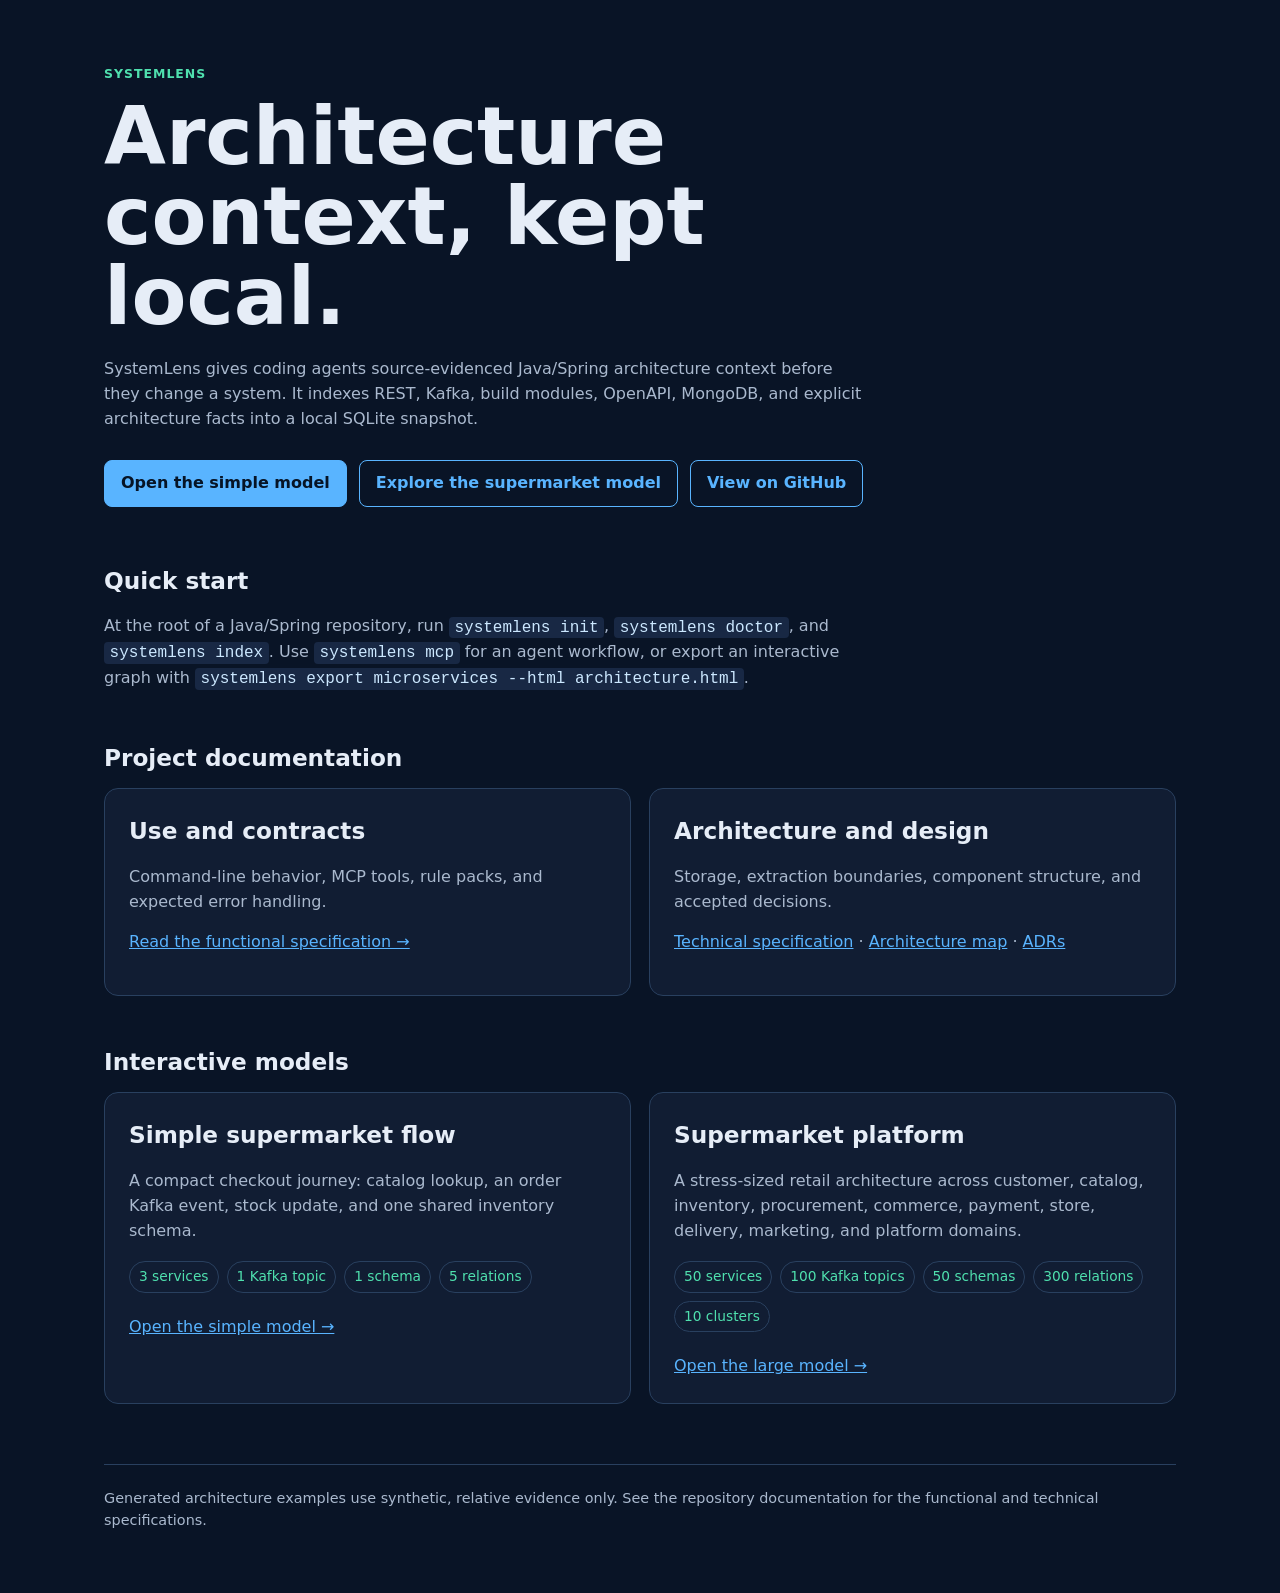
==== docs/index.html @ e4e7ab2e "docs: add static documentation site examples" ====
<!doctype html>
<html lang="en">
<head>
  <meta charset="utf-8">
  <meta name="viewport" content="width=device-width, initial-scale=1">
  <meta name="description" content="SystemLens documentation and interactive architecture examples.">
  <title>SystemLens — Architecture context for coding agents</title>
  <style>
    :root { color-scheme: dark; --ink: #e6edf7; --muted: #aab9ce; --surface: #111d33; --line: #29405f; --accent: #59b4ff; --mint: #4fe0ae; }
    * { box-sizing: border-box; }
    body { margin: 0; font: 16px/1.55 Inter, ui-sans-serif, system-ui, sans-serif; color: var(--ink); background: #091426; }
    main { max-width: 1120px; margin: auto; padding: 64px 24px; }
    .eyebrow { color: var(--mint); font-weight: 700; letter-spacing: .08em; text-transform: uppercase; font-size: .78rem; }
    h1 { font-size: clamp(2.5rem, 7vw, 5rem); line-height: 1; max-width: 800px; margin: 14px 0 20px; }
    h2 { margin: 0 0 12px; font-size: 1.45rem; }
    p { color: var(--muted); max-width: 760px; }
    a { color: var(--accent); }
    .actions { display: flex; flex-wrap: wrap; gap: 12px; margin: 28px 0 56px; }
    .button { display: inline-block; padding: 10px 16px; border: 1px solid var(--accent); border-radius: 8px; text-decoration: none; font-weight: 700; }
    .button.primary { color: #061426; background: var(--accent); }
    .cards { display: grid; grid-template-columns: repeat(auto-fit, minmax(260px, 1fr)); gap: 18px; }
    .card { padding: 24px; background: var(--surface); border: 1px solid var(--line); border-radius: 14px; }
    .facts { display: flex; flex-wrap: wrap; gap: 8px; margin: 18px 0 22px; }
    .facts span { padding: 4px 9px; border: 1px solid var(--line); border-radius: 999px; color: var(--mint); font-size: .86rem; }
    code { padding: .12em .35em; border-radius: 4px; background: #182844; color: #cce8ff; }
    footer { margin-top: 60px; padding-top: 22px; border-top: 1px solid var(--line); color: var(--muted); font-size: .9rem; }
  </style>
</head>
<body>
  <main>
    <div class="eyebrow">SystemLens</div>
    <h1>Architecture context, kept local.</h1>
    <p>SystemLens gives coding agents source-evidenced Java/Spring architecture context before they change a system. It indexes REST, Kafka, build modules, OpenAPI, MongoDB, and explicit architecture facts into a local SQLite snapshot.</p>
    <div class="actions">
      <a class="button primary" href="models/simple-supermarket.html">Open the simple model</a>
      <a class="button" href="models/supermarket.html">Explore the supermarket model</a>
      <a class="button" href="https://github.com/elkouhen/systemlens">View on GitHub</a>
    </div>

    <section aria-labelledby="quickstart">
      <h2 id="quickstart">Quick start</h2>
      <p>At the root of a Java/Spring repository, run <code>systemlens init</code>, <code>systemlens doctor</code>, and <code>systemlens index</code>. Use <code>systemlens mcp</code> for an agent workflow, or export an interactive graph with <code>systemlens export microservices --html architecture.html</code>.</p>
    </section>

    <section aria-labelledby="documentation" style="margin-top: 48px">
      <h2 id="documentation">Project documentation</h2>
      <div class="cards">
        <article class="card">
          <h2>Use and contracts</h2>
          <p>Command-line behavior, MCP tools, rule packs, and expected error handling.</p>
          <a href="https://github.com/elkouhen/systemlens/blob/main/docs/SPEC-FONC.md">Read the functional specification →</a>
        </article>
        <article class="card">
          <h2>Architecture and design</h2>
          <p>Storage, extraction boundaries, component structure, and accepted decisions.</p>
          <p><a href="https://github.com/elkouhen/systemlens/blob/main/docs/SPEC-TECH.md">Technical specification</a> · <a href="https://github.com/elkouhen/systemlens/blob/main/docs/ARCHITECTURE.md">Architecture map</a> · <a href="https://github.com/elkouhen/systemlens/blob/main/docs/ADR.md">ADRs</a></p>
        </article>
      </div>
    </section>

    <section aria-labelledby="examples" style="margin-top: 48px">
      <h2 id="examples">Interactive models</h2>
      <div class="cards">
        <article class="card">
          <h2>Simple supermarket flow</h2>
          <p>A compact checkout journey: catalog lookup, an order Kafka event, stock update, and one shared inventory schema.</p>
          <div class="facts"><span>3 services</span><span>1 Kafka topic</span><span>1 schema</span><span>5 relations</span></div>
          <a href="models/simple-supermarket.html">Open the simple model →</a>
        </article>
        <article class="card">
          <h2>Supermarket platform</h2>
          <p>A stress-sized retail architecture across customer, catalog, inventory, procurement, commerce, payment, store, delivery, marketing, and platform domains.</p>
          <div class="facts"><span>50 services</span><span>100 Kafka topics</span><span>50 schemas</span><span>300 relations</span><span>10 clusters</span></div>
          <a href="models/supermarket.html">Open the large model →</a>
        </article>
      </div>
    </section>

    <footer>Generated architecture examples use synthetic, relative evidence only. See the repository documentation for the functional and technical specifications.</footer>
  </main>
</body>
</html>
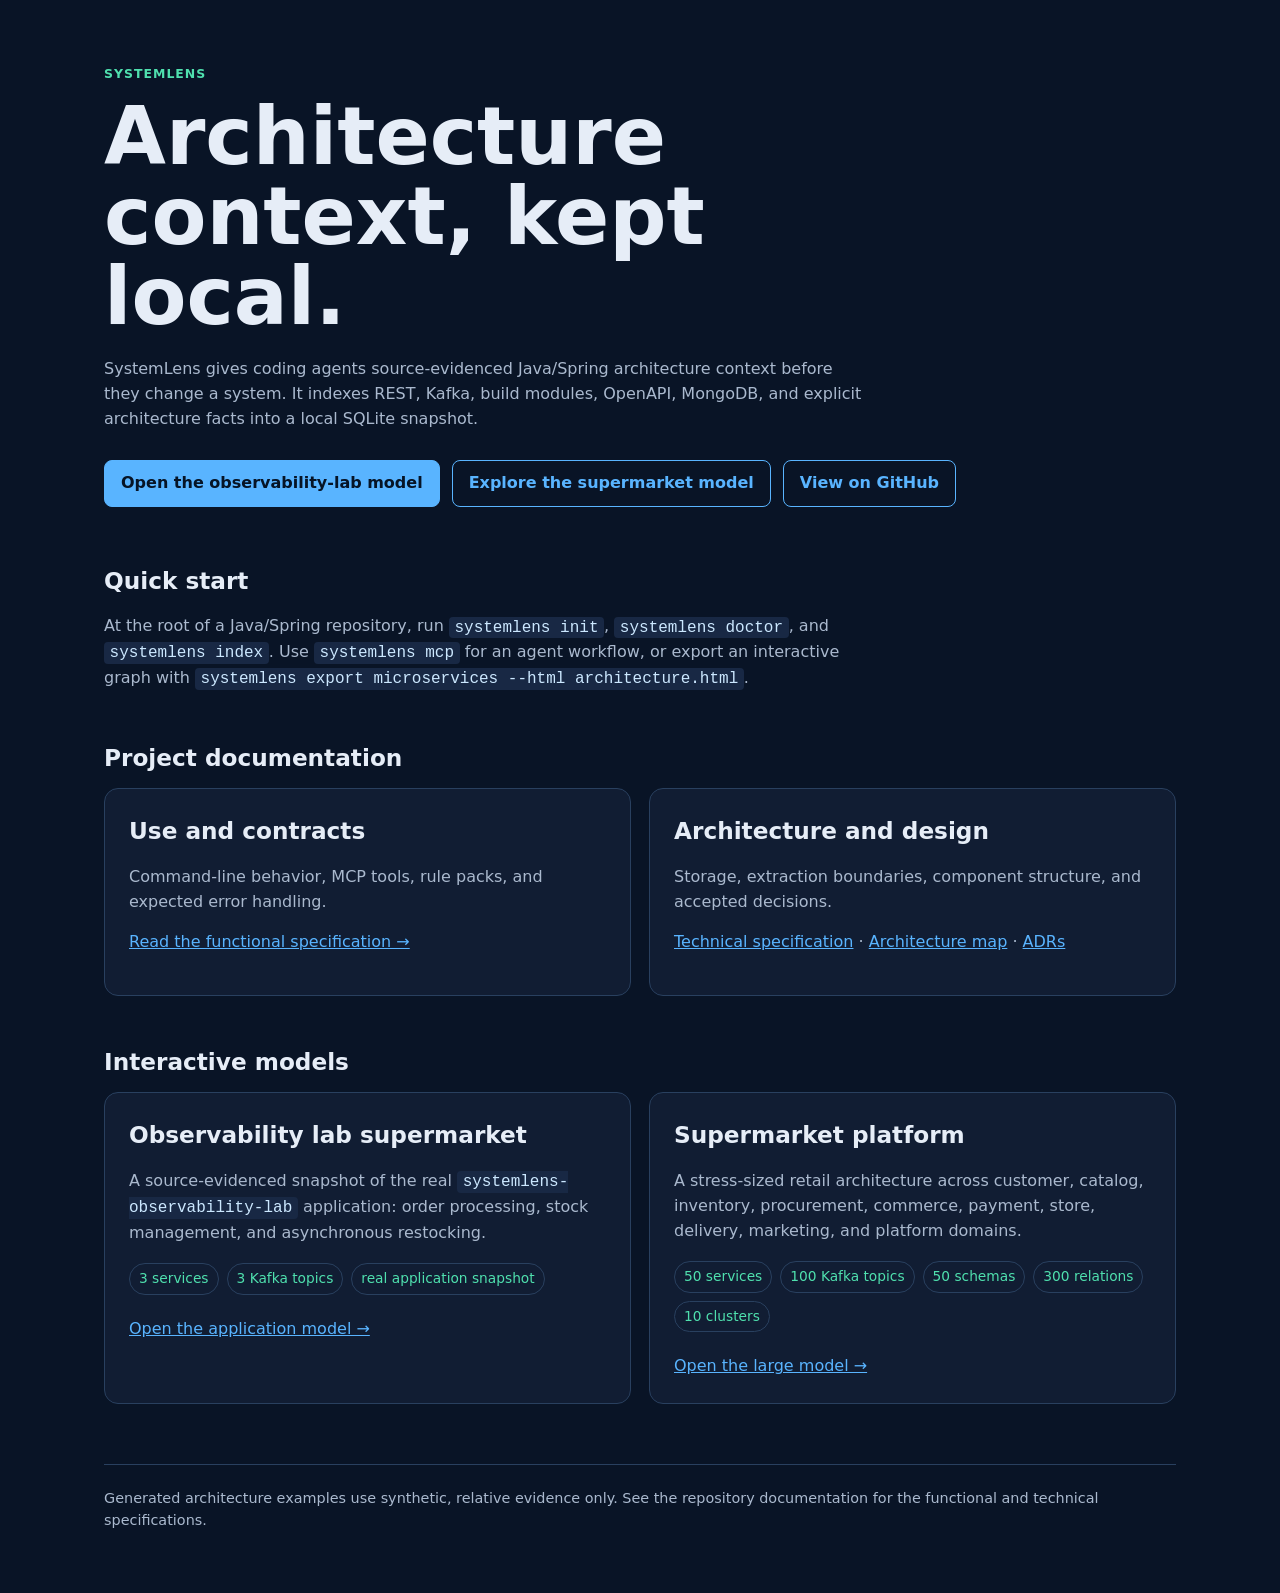
==== commit 5e0765f9: "docs: source simple model from observability lab" ====
--- a/docs/index.html
+++ b/docs/index.html
@@ -32,7 +32,7 @@
     <h1>Architecture context, kept local.</h1>
     <p>SystemLens gives coding agents source-evidenced Java/Spring architecture context before they change a system. It indexes REST, Kafka, build modules, OpenAPI, MongoDB, and explicit architecture facts into a local SQLite snapshot.</p>
     <div class="actions">
-      <a class="button primary" href="models/simple-supermarket.html">Open the simple model</a>
+      <a class="button primary" href="models/simple-supermarket.html">Open the observability-lab model</a>
       <a class="button" href="models/supermarket.html">Explore the supermarket model</a>
       <a class="button" href="https://github.com/elkouhen/systemlens">View on GitHub</a>
     </div>
@@ -62,10 +62,10 @@
       <h2 id="examples">Interactive models</h2>
       <div class="cards">
         <article class="card">
-          <h2>Simple supermarket flow</h2>
-          <p>A compact checkout journey: catalog lookup, an order Kafka event, stock update, and one shared inventory schema.</p>
-          <div class="facts"><span>3 services</span><span>1 Kafka topic</span><span>1 schema</span><span>5 relations</span></div>
-          <a href="models/simple-supermarket.html">Open the simple model →</a>
+          <h2>Observability lab supermarket</h2>
+          <p>A source-evidenced snapshot of the real <code>systemlens-observability-lab</code> application: order processing, stock management, and asynchronous restocking.</p>
+          <div class="facts"><span>3 services</span><span>3 Kafka topics</span><span>real application snapshot</span></div>
+          <a href="models/simple-supermarket.html">Open the application model →</a>
         </article>
         <article class="card">
           <h2>Supermarket platform</h2>
